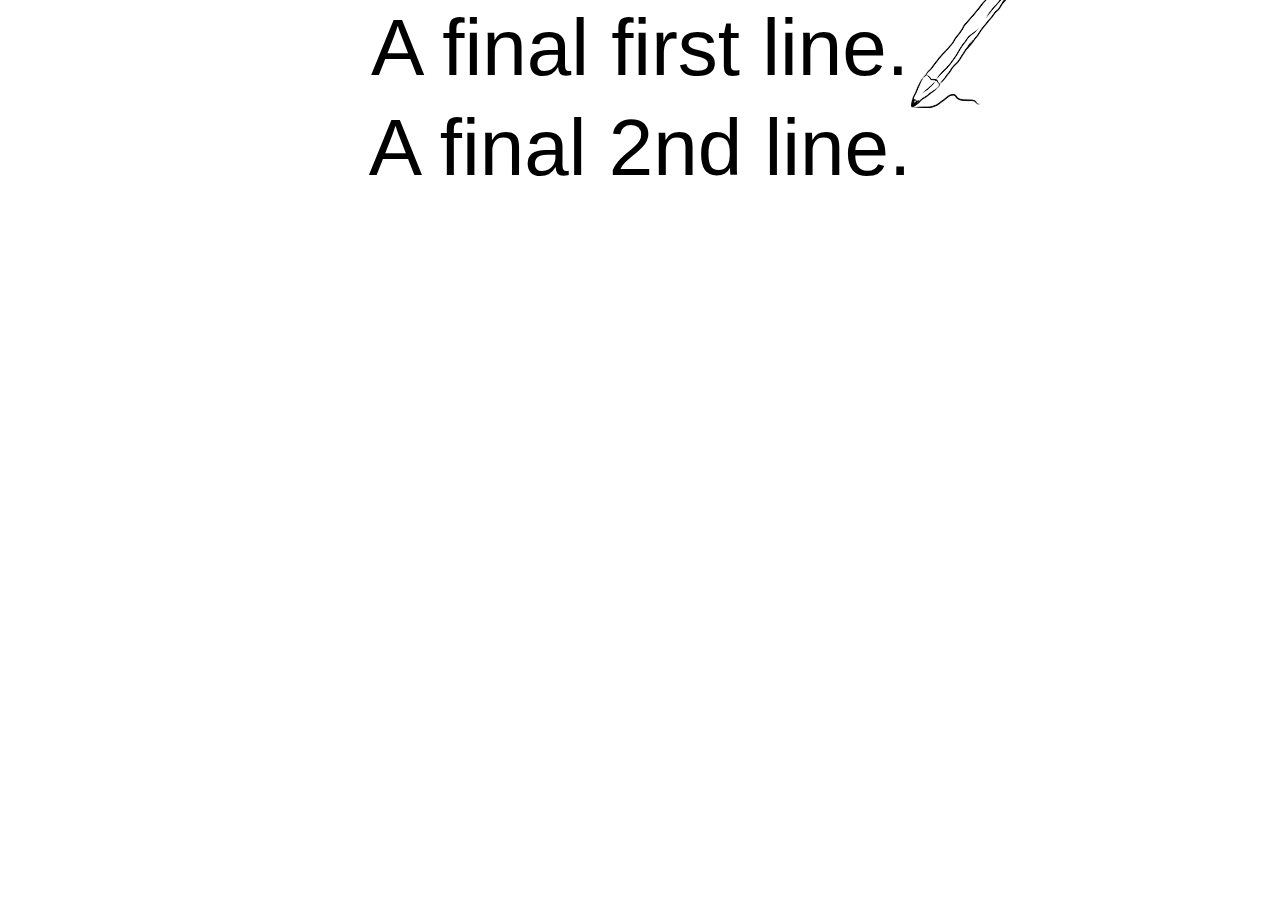
==== app/index.html @ 1b1a1781 "Basically changed everything" ====
<html>
	<link rel="stylesheet" type="text/css" href="assets/css/global.css">

 <head>

  <title></title>
  <script src = "assets/vendor/jquery-1.11.2.js"></script>
  <script src = "assets/javascript/global.js"></script>

 </head>

 <body>
 <span id="line1" class="line"></span>
 <br></br>
 <span id="line2" class="line"></span>

  <!--PENCIL CURSOR -->
	<img id="pencil" src="assets/images/pencil.png"/>


<script>
  (function(i,s,o,g,r,a,m){i['GoogleAnalyticsObject']=r;i[r]=i[r]||function(){
  (i[r].q=i[r].q||[]).push(arguments)},i[r].l=1*new Date();a=s.createElement(o),
  m=s.getElementsByTagName(o)[0];a.async=1;a.src=g;m.parentNode.insertBefore(a,m)
  })(window,document,'script','//www.google-analytics.com/analytics.js','ga');

  ga('create', 'UA-62767805-1', 'auto');
  ga('send', 'pageview');

</script>

 </body>

</html>
---- app/assets/css/global.css ----
@font-face {
    font-family: 'Crazy Thoughts';
    src: url("/fonts/Crazy Thoughts.otf");
}

body{
 	font-family: "Crazy Thoughts", sans-serif;
 	font-size: 500%;
	text-align: center;
	line-height: 25%;
}

#pencil{
	position:absolute;
 	margin-top: -250px;
	z-index: 1;
}

#line1{
	margin-top: 5cm;
    line-height: 100%;
}
#line2{
    line-height: 100%;
}
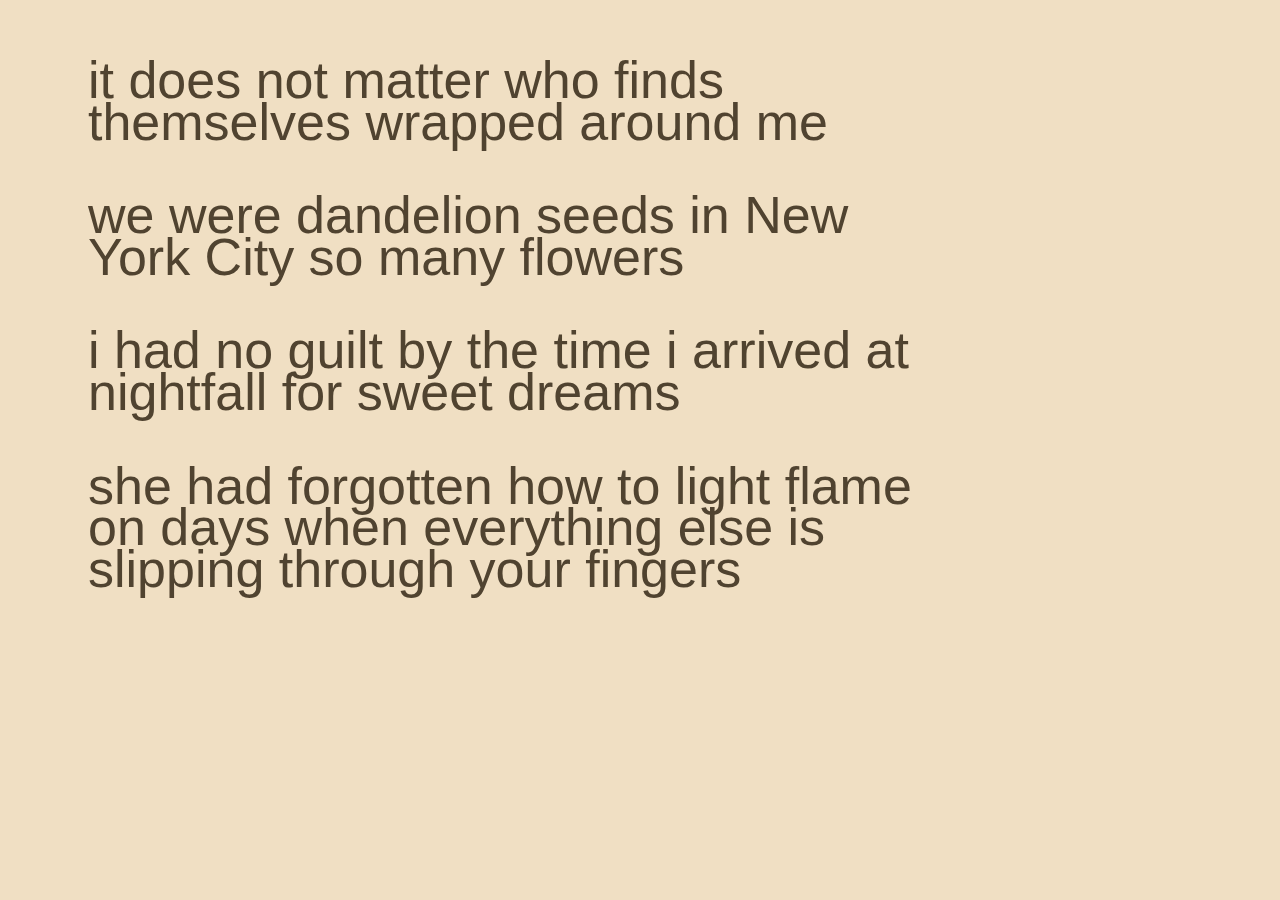
==== commit 46a5f4bb: "Add Text, Cycling, Fade Animations." ====
--- a/app/index.html
+++ b/app/index.html
@@ -5,17 +5,82 @@
 
   <title></title>
   <script src = "assets/vendor/jquery-1.11.2.js"></script>
+  <script src = "assets/vendor/jquery.cycle2.js"></script>
   <script src = "assets/javascript/global.js"></script>
 
  </head>
 
  <body>
- <span id="line1" class="line"></span>
- <br></br>
- <span id="line2" class="line"></span>
 
-  <!--PENCIL CURSOR -->
-	<img id="pencil" src="assets/images/pencil.png"/>
+  <div id = "Option1" href="#" class="cycle-slideshow"
+
+      data-cycle-fx="fade" 
+      data-cycle-timeout="0"
+      data-cycle-random="true"
+      data-cycle-auto-width= "container"
+      data-cycle-manual-speed="1000"
+      data-cycle-slides="> div"
+      >
+        
+        <div> <p >it does not matter who finds themselves wrapped around me</p> </div>
+        <div> <p >words spell both hands when the water pulls in</p> </div>
+        <div> <p >a boy heard him sing for someone else</p> </div>
+        <div> <p >the bedsheets become constellations when we move in together</p> </div>
+        <div> <p >my father yells so loudly watching clouds that have no words </p> </div>
+
+  </div>
+
+  <div id = "Option2" href="#" class="cycle-slideshow"
+
+      data-cycle-fx="fade" 
+      data-cycle-timeout="0"
+      data-cycle-random="true"
+      data-cycle-manual-speed="1000"
+      data-cycle-slides="> div"
+      >
+        
+        <div> <p >we were dandelion seeds in New York City so many flowers</p> </div>
+        <div> <p >rough edges becoming teacups under a stack of papers</p> </div>
+        <div> <p >i reach for your popcorn laugh the time you left the popcorn in too long</p> </div>
+        <div> <p >i wanted you to hear the exit signs when you appeared on my doorstep</p> </div>
+        <div> <p >only these hands kissed me looking for mountains to climb</p> </div>
+
+  </div>
+
+  <div id = "Option3" href="#" class="cycle-slideshow"
+
+      data-cycle-fx="fade" 
+      data-cycle-timeout="0"
+      data-cycle-random="true"
+      data-cycle-manual-speed="1000"
+      data-cycle-slides="> div"
+      >
+        
+        <div> <p >i am trying my hardest sleeves rolled up every day of my life</p> </div>
+        <div> <p >fall in love through the music you cannot stop your smile</p> </div>
+        <div> <p >a woman looks like the astronaut stumbling in the pursuit of grace</p> </div>
+        <div> <p >asterisks in all directions a smile so foreign </p> </div>
+        <div> <p >i had no guilt by the time i arrived at nightfall for sweet dreams</p> </div>
+
+  </div>
+
+  <div id = "Option4" href="#" class="cycle-slideshow"
+
+      data-cycle-fx="fade" 
+      data-cycle-timeout="0"
+      data-cycle-random="true"
+      data-cycle-manual-speed="1000"
+      data-cycle-slides="> div"
+      >
+        
+        <div> <p >twenty one years later the Milky Way learns to shake hands</p> </div>
+        <div> <p >she had forgotten how to light flame on days when everything else is slipping through your fingers</p> </div>
+        <div> <p >i wondered if years from now the first love of my life comes in uninvited</p> </div>
+        <div> <p >after all the stories i was left thinking rain washes away everything</p> </div>
+        <div> <p >in the last place I look it pulled itself closer as they whispered words between them</p> </div>
+
+  </div>
+
 
 
 <script>
--- a/app/assets/css/global.css
+++ b/app/assets/css/global.css
@@ -5,21 +5,14 @@
 
 body{
  	font-family: "Crazy Thoughts", sans-serif;
- 	font-size: 500%;
-	text-align: center;
-	line-height: 25%;
+ 	font-size: 325%;
+	line-height: 80%;
+    width: 80%;
+    color: #504330;
+    background-color: #f0dfc3;
 }
 
-#pencil{
-	position:absolute;
- 	margin-top: -250px;
-	z-index: 1;
-}
-
-#line1{
-	margin-top: 5cm;
-    line-height: 100%;
-}
-#line2{
-    line-height: 100%;
-}
+p {
+    padding-right: 80px;
+    padding-left: 80px;
+}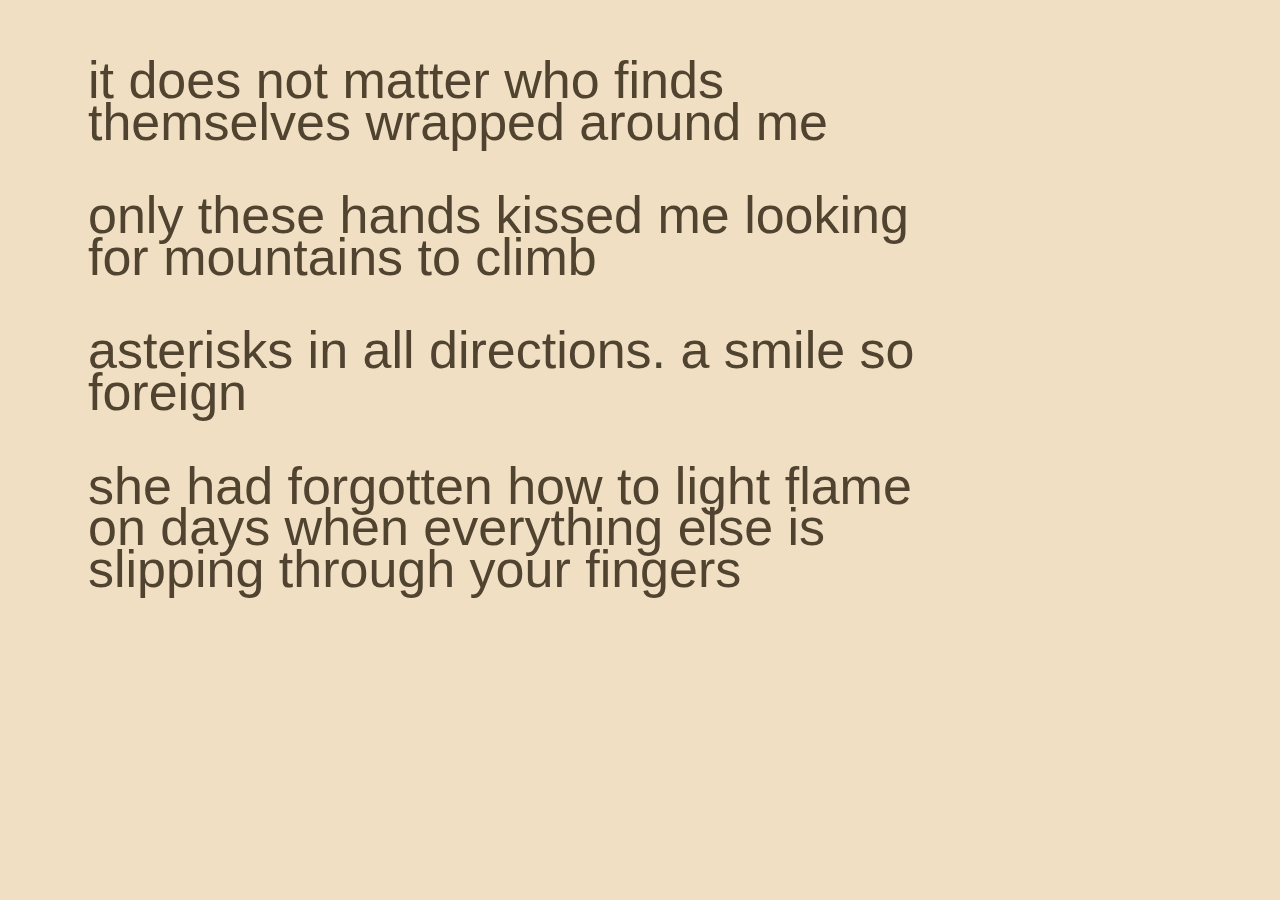
==== commit c31495d6: "Attempt to fix font/otf for Mozilla/IE." ====
--- a/app/index.html
+++ b/app/index.html
@@ -39,7 +39,7 @@
       data-cycle-slides="> div"
       >
         
-        <div> <p >we were dandelion seeds in New York City so many flowers</p> </div>
+        <div> <p >we were dandelion seeds in New York City. so many flowers</p> </div>
         <div> <p >rough edges becoming teacups under a stack of papers</p> </div>
         <div> <p >i reach for your popcorn laugh the time you left the popcorn in too long</p> </div>
         <div> <p >i wanted you to hear the exit signs when you appeared on my doorstep</p> </div>
@@ -56,10 +56,10 @@
       data-cycle-slides="> div"
       >
         
-        <div> <p >i am trying my hardest sleeves rolled up every day of my life</p> </div>
-        <div> <p >fall in love through the music you cannot stop your smile</p> </div>
+        <div> <p >i am trying my hardest. sleeves rolled up every day of my life</p> </div>
+        <div> <p >fall in love through the music. you cannot stop your smile</p> </div>
         <div> <p >a woman looks like the astronaut stumbling in the pursuit of grace</p> </div>
-        <div> <p >asterisks in all directions a smile so foreign </p> </div>
+        <div> <p >asterisks in all directions. a smile so foreign </p> </div>
         <div> <p >i had no guilt by the time i arrived at nightfall for sweet dreams</p> </div>
 
   </div>
--- a/app/assets/css/global.css
+++ b/app/assets/css/global.css
@@ -1,10 +1,16 @@
 @font-face {
-    font-family: 'Crazy Thoughts';
-    src: url("/fonts/Crazy Thoughts.otf");
+font-family: 'Crazy Thoughts';
+src: url("/fonts/Crazy Thoughts.otf") format("opentype");
+}
+ 
+@font-face {
+font-family: 'Crazy Thoughts';
+font-weight: normal;
+src: url("/fonts/Crazy Thoughts.otf") format("opentype");
 }
 
 body{
- 	font-family: "Crazy Thoughts", sans-serif;
+ 	font-family: "Crazy Thoughts", sans-serif, 'Courier New';
  	font-size: 325%;
 	line-height: 80%;
     width: 80%;
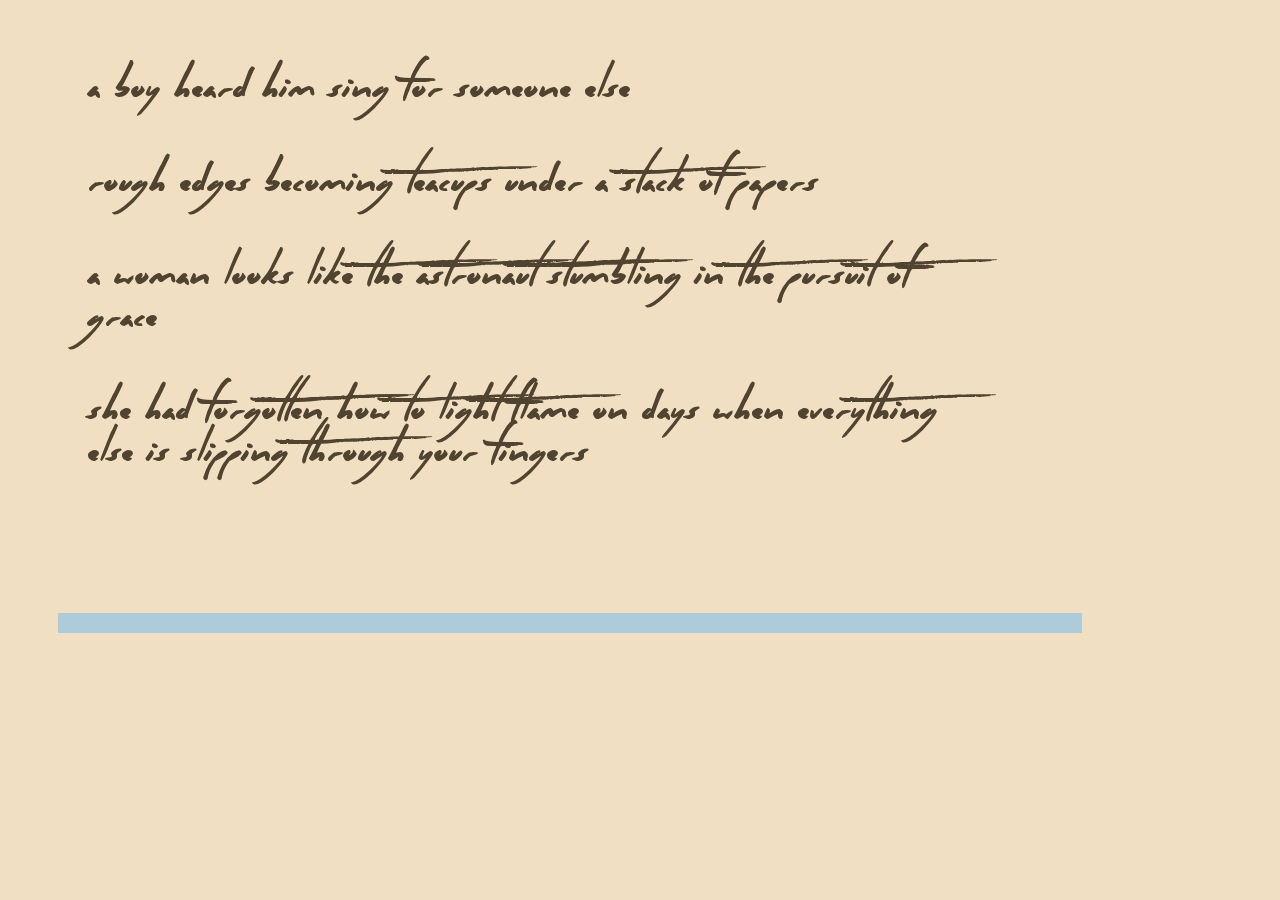
==== commit b4f80030: "Add wave prototype and wave logic." ====
--- a/app/index.html
+++ b/app/index.html
@@ -81,6 +81,8 @@
 
   </div>
 
+  <div class="wave"></div>
+
 
 
 <script>
--- a/app/assets/css/global.css
+++ b/app/assets/css/global.css
@@ -1,12 +1,20 @@
 @font-face {
 font-family: 'Crazy Thoughts';
-src: url("/fonts/Crazy Thoughts.otf") format("opentype");
+src: 
+	url("Crazy Thoughts.otf") format("opentype"),
+ 	url ("Crazy Thoughts.woff2") format('woff2'),
+ 	url("Crazy Thoughts.woff") format('woff'),
+ 	url("Crazy Thoughts.ttf") format('truetype');
 }
  
 @font-face {
 font-family: 'Crazy Thoughts';
 font-weight: normal;
-src: url("/fonts/Crazy Thoughts.otf") format("opentype");
+src: 
+	url("Crazy Thoughts.otf") format("opentype"),
+ 	url ("Crazy Thoughts.woff2") format('woff2'),
+ 	url("Crazy Thoughts.woff") format('woff'),
+ 	url("Crazy Thoughts.ttf") format('truetype');
 }
 
 body{
@@ -16,9 +24,20 @@
     width: 80%;
     color: #504330;
     background-color: #f0dfc3;
+
 }
 
 p {
     padding-right: 80px;
     padding-left: 80px;
+
+}
+
+.wave {
+    position: absolute;
+    margin-left: 50px;
+    width: 80%;
+    height: 20px;
+    background-color: #aecbd9;
+    z-index: 1000;
 }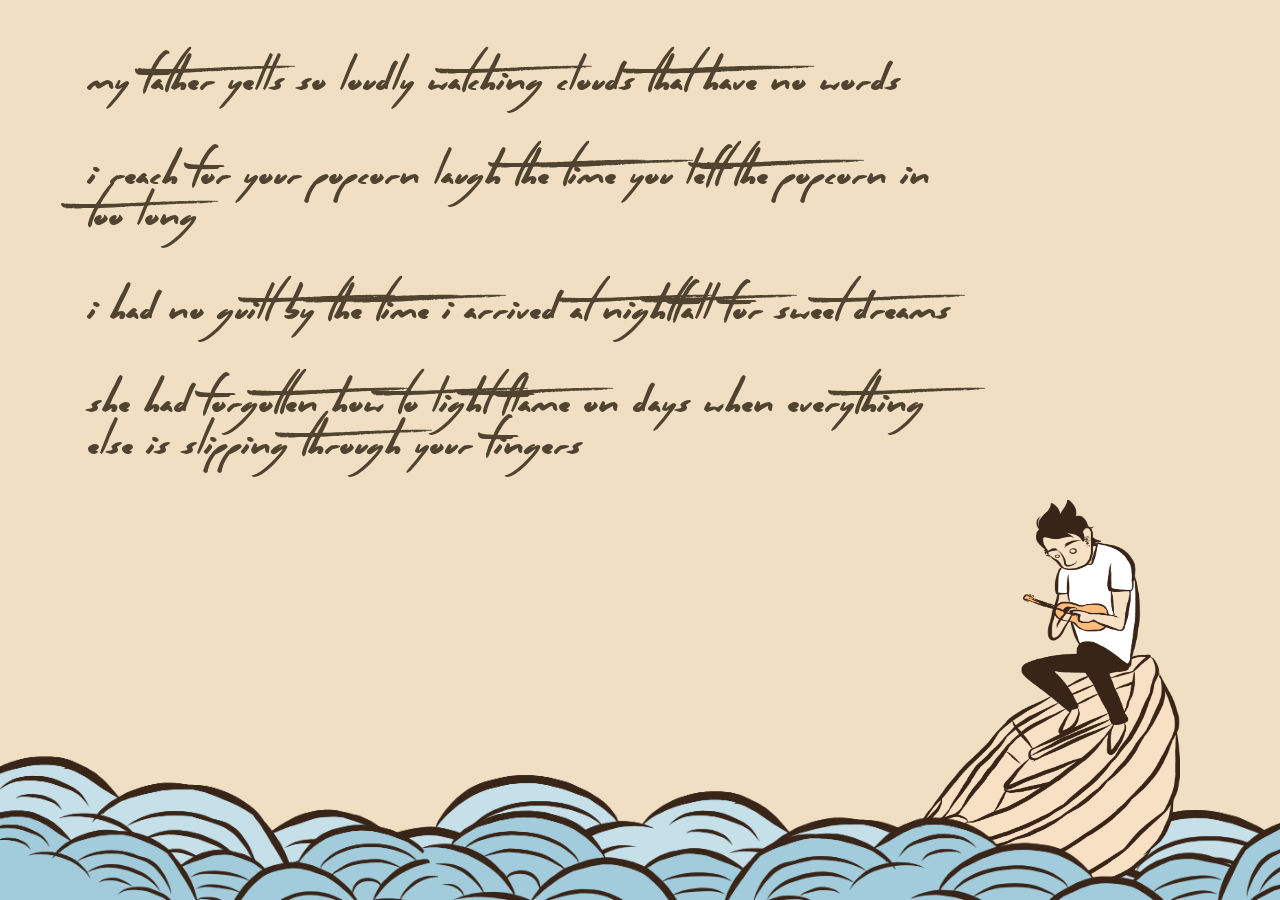
==== commit 8f8b753f: "Final" ====
--- a/app/index.html
+++ b/app/index.html
@@ -10,7 +10,12 @@
 
  </head>
 
+
  <body>
+
+  <audio autoplay>
+  <source src="ukulele.mp3" type="audio/mp3">
+</audio>
 
   <div id = "Option1" href="#" class="cycle-slideshow"
 
@@ -81,7 +86,24 @@
 
   </div>
 
-  <div class="wave"></div>
+<div class = "footer"> 
+
+  <img id = "wave" src="assets/images/Wave 4.png" alt="Wave 4" height = "200 px" width = "1366 px" > 
+
+</div>
+
+<div class = "boat"> 
+
+  <img id = "danny" src="assets/images/Danny.png" alt="Danny" height = "400px" width = "260px"> 
+
+</div>
+
+<div class = "waves"> 
+
+  <img id = "wave1" src="assets/images/Wave 3.png" alt="Wave 3" height = "200 px" width = "1366 px" > 
+
+</div>
+ 
 
 
 
--- a/app/assets/css/global.css
+++ b/app/assets/css/global.css
@@ -1,30 +1,23 @@
 @font-face {
-font-family: 'Crazy Thoughts';
-src: 
-	url("Crazy Thoughts.otf") format("opentype"),
- 	url ("Crazy Thoughts.woff2") format('woff2'),
- 	url("Crazy Thoughts.woff") format('woff'),
- 	url("Crazy Thoughts.ttf") format('truetype');
-}
- 
-@font-face {
-font-family: 'Crazy Thoughts';
-font-weight: normal;
-src: 
-	url("Crazy Thoughts.otf") format("opentype"),
- 	url ("Crazy Thoughts.woff2") format('woff2'),
- 	url("Crazy Thoughts.woff") format('woff'),
- 	url("Crazy Thoughts.ttf") format('truetype');
+
+    font-family: 'crazy_thoughtsregular';
+    src: url('crazy_thoughts-webfont.eot');
+    src: url('crazy_thoughts-webfont.eot?#iefix') format('embedded-opentype'),
+         url('crazy_thoughts-webfont.woff2') format('woff2'),
+         url('crazy_thoughts-webfont.woff') format('woff'),
+         url('crazy_thoughts-webfont.ttf') format('truetype'),
+         url('crazy_thoughts-webfont.svg#crazy_thoughtsregular') format('svg');
+    font-weight: normal;
+    font-style: normal;
 }
 
 body{
- 	font-family: "Crazy Thoughts", sans-serif, 'Courier New';
+ 	font-family: "crazy_thoughtsregular";
  	font-size: 325%;
 	line-height: 80%;
     width: 80%;
     color: #504330;
     background-color: #f0dfc3;
-
 }
 
 p {
@@ -33,11 +26,80 @@
 
 }
 
+.footer
+{ 
+    position: absolute;
+    bottom: 0; 
+    left: 0;
+}
+
+#wave
+{ 
+    position: absolute; 
+    bottom: 0; 
+    left: 0;
+
+    z-index: 1000;
+}
+
+.boat
+{ 
+    position: absolute;
+    bottom: 0; 
+    right: 50;
+}
+
+#danny
+{ 
+    position: absolute; 
+    bottom: 0; 
+    right: 50;
+
+    z-index: 800;
+}
+
+.waves
+{ 
+    position: absolute;
+    bottom: 10; 
+    left: 0;
+}
+
+#wave1
+{ 
+    position: absolute; 
+    bottom: 10; 
+    left: 0;
+
+    z-index: 700;
+}
+
+@media only screen 
+and (min-device-width : 320px) 
+and (max-device-width : 568px) { 
+
+body{
+
+    margin-top: 150px;
+    font-size: 450%;
+    width: 100%
+
+}
+
+p{
+
+padding-right: 250px;
+padding-left: 100px;
+
+}
+
 .wave {
     position: absolute;
-    margin-left: 50px;
     width: 80%;
     height: 20px;
-    background-color: #aecbd9;
-    z-index: 1000;
+}
+
+
+
+
 }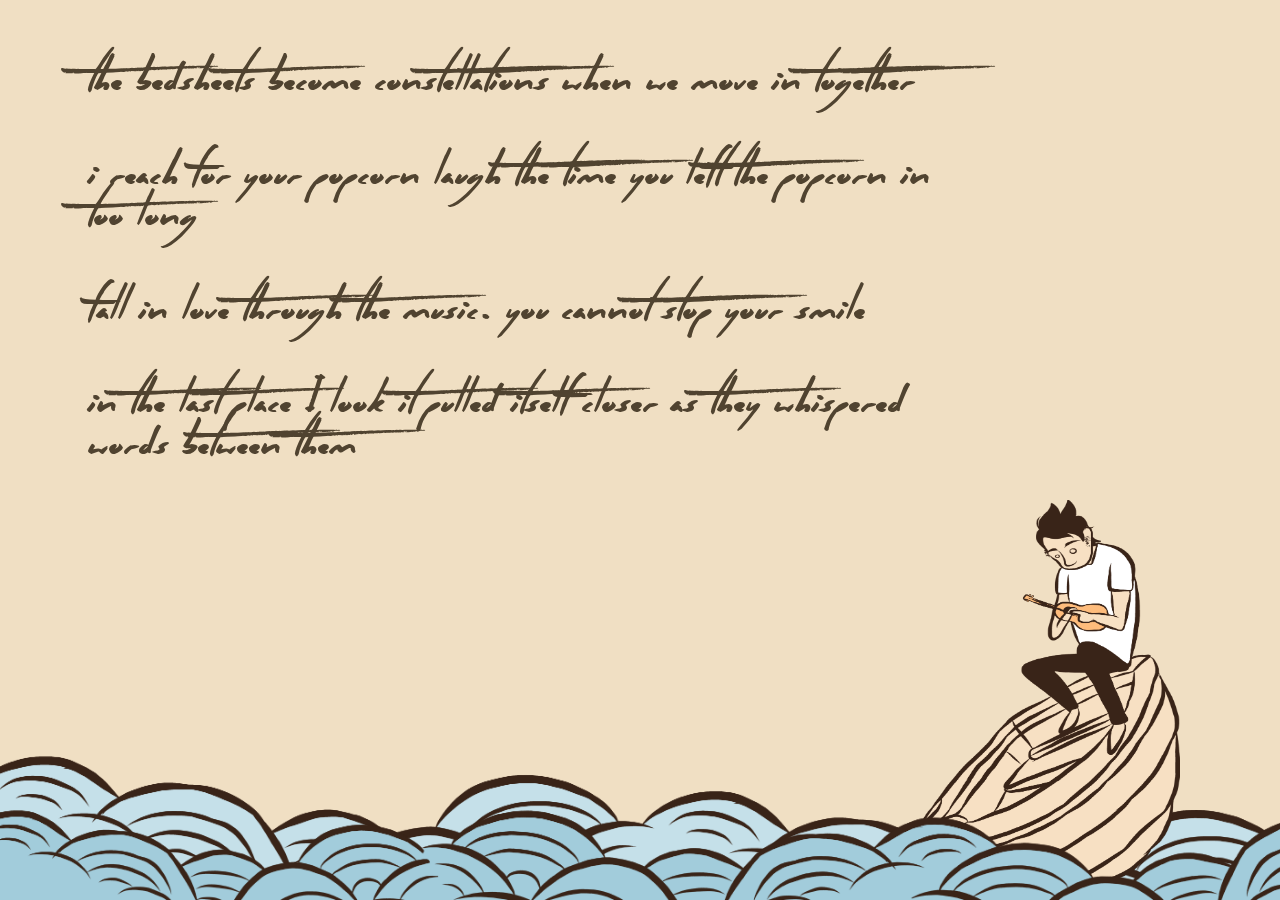
==== commit 5468b5fc: "Audio fix?" ====
--- a/app/index.html
+++ b/app/index.html
@@ -14,7 +14,7 @@
  <body>
 
   <audio autoplay>
-  <source src="ukulele.mp3" type="audio/mp3">
+  <source src="ukulele.mp3" type="audio/mpeg">
 </audio>
 
   <div id = "Option1" href="#" class="cycle-slideshow"
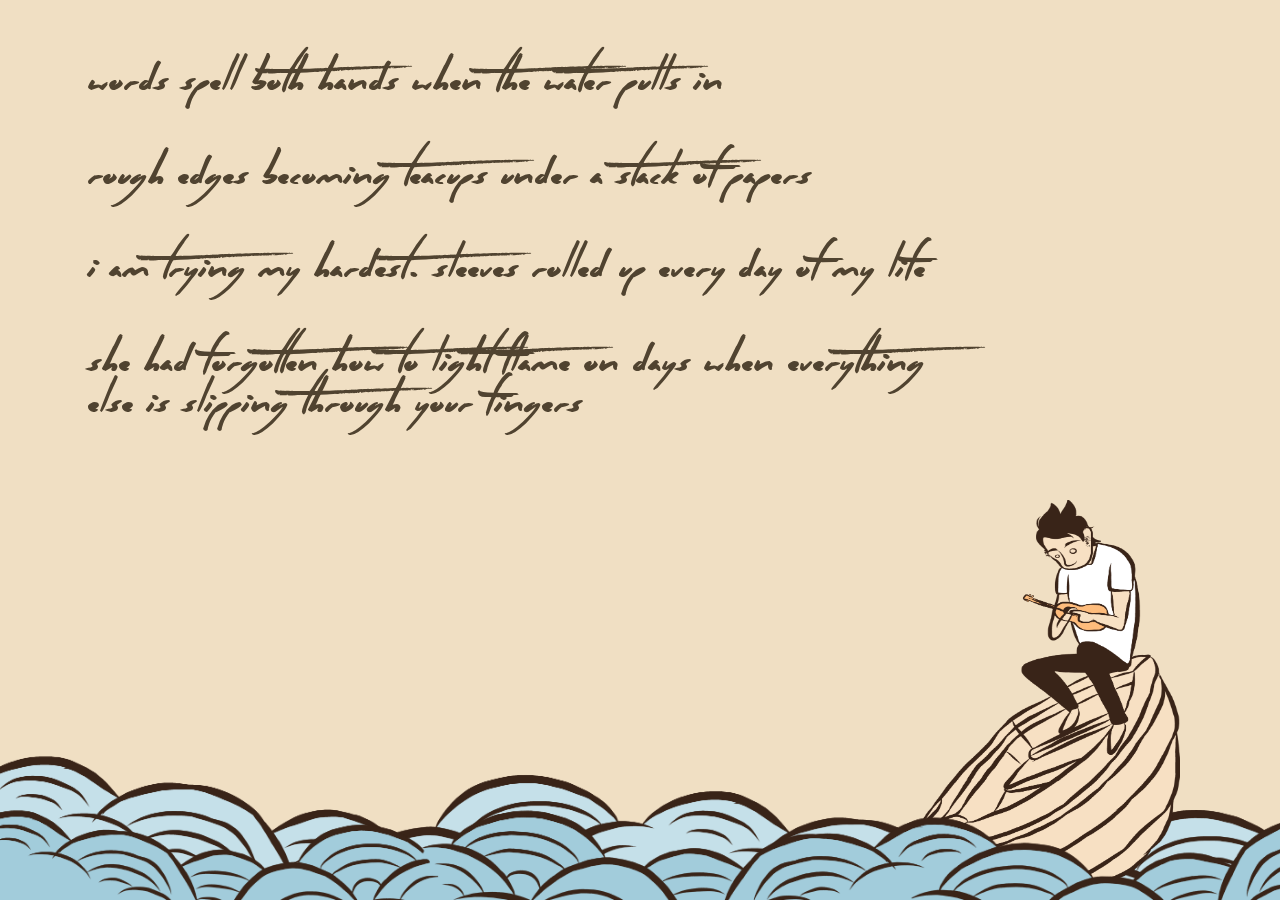
==== commit 16058fdd: "PLease" ====
--- a/app/index.html
+++ b/app/index.html
@@ -13,9 +13,10 @@
 
  <body>
 
-  <audio autoplay>
-  <source src="ukulele.mp3" type="audio/mpeg">
+<audio src="ukulele.mp3" autoplay loop>
+Your browser does not support the audio element.
 </audio>
+
 
   <div id = "Option1" href="#" class="cycle-slideshow"
 
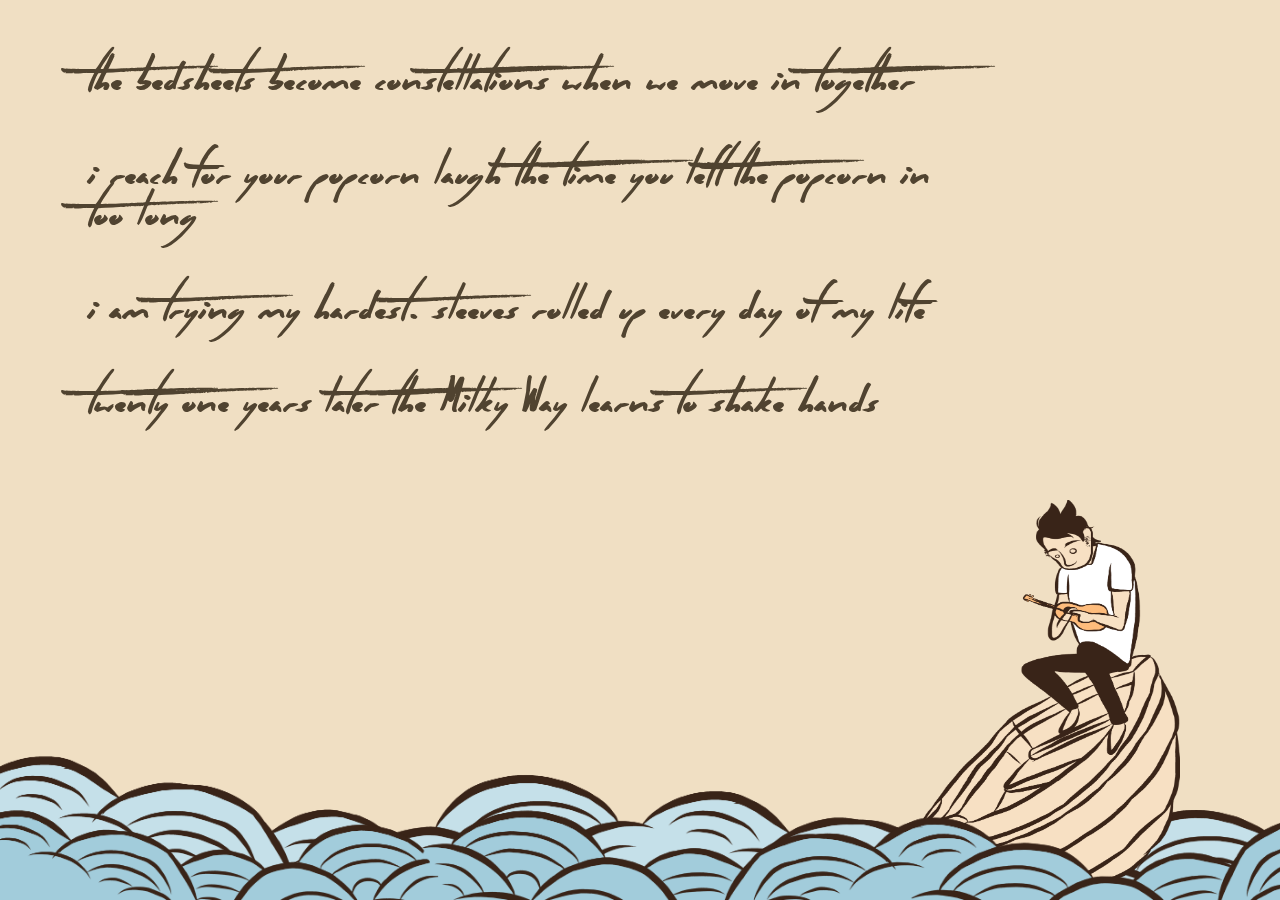
==== commit 4d8962fe: "WAV maybe/.'" ====
--- a/app/index.html
+++ b/app/index.html
@@ -13,7 +13,7 @@
 
  <body>
 
-<audio src="ukulele.mp3" autoplay loop>
+<audio src="ukulele.wav" autoplay loop>
 Your browser does not support the audio element.
 </audio>
 
